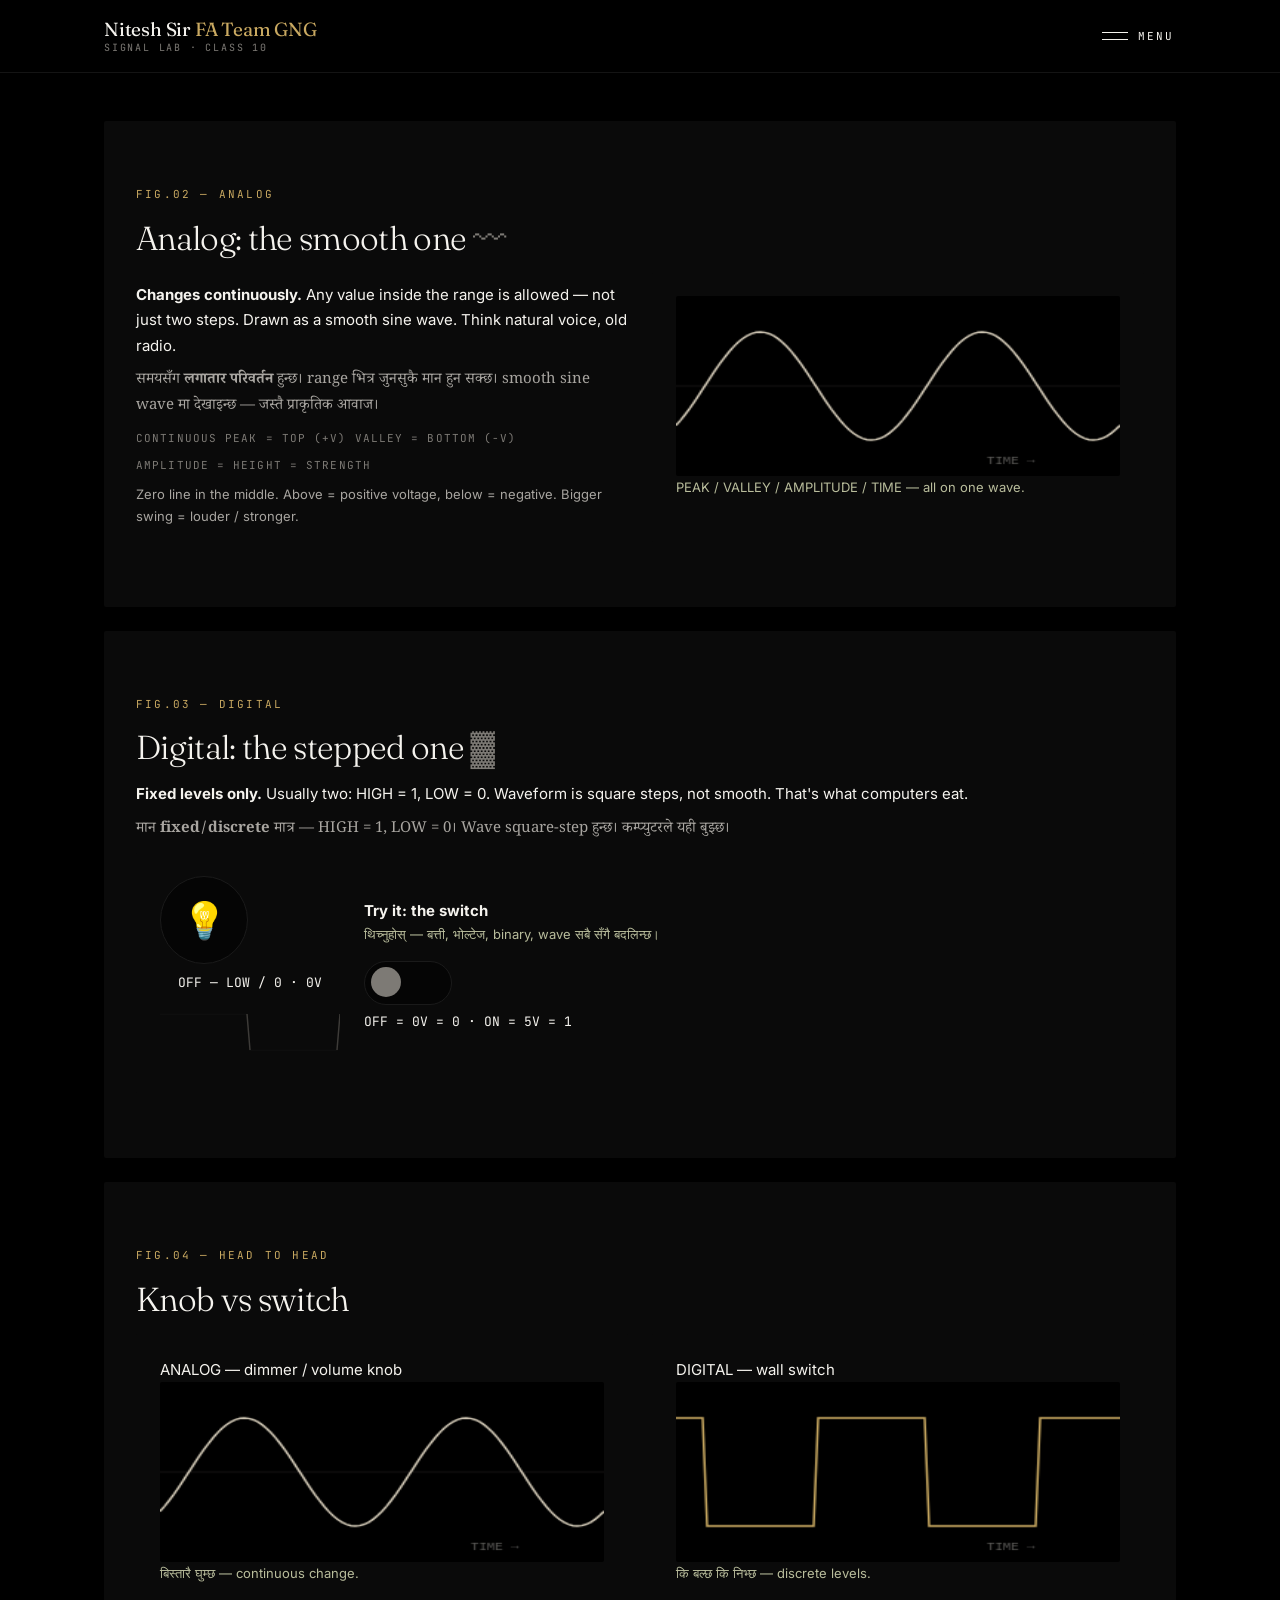
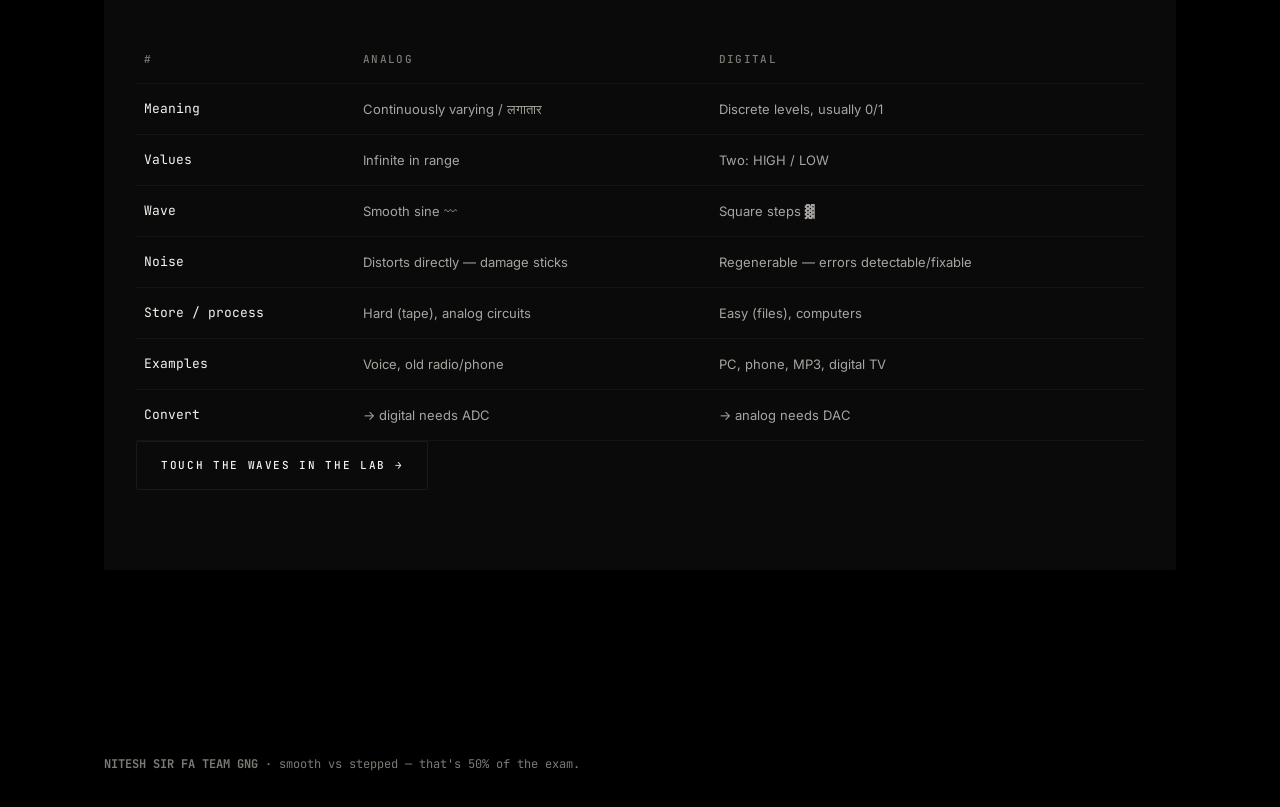
==== analog-digital.html @ 2e24cdcb "first commit" ====
<!DOCTYPE html><html lang="en"><head><meta charset="UTF-8"><meta name="viewport" content="width=device-width,initial-scale=1">
<title>Signals — Nitesh Sir FA Team GNG</title><link rel="icon" href="assets/favicon.svg" type="image/svg+xml"><link rel="stylesheet" href="style.css?v=14">
<link rel="preconnect" href="https://fonts.googleapis.com">
<link rel="preconnect" href="https://fonts.gstatic.com" crossorigin>
<link href="https://fonts.googleapis.com/css2?family=Fraunces:opsz,wght@9..144,300;9..144,400;9..144,500&family=Inter:wght@400;500;600&family=JetBrains+Mono:wght@400;500&family=Noto+Serif+Devanagari:wght@400;500&display=swap" rel="stylesheet"></head>
<body data-lang="both">
<a class="skip-link" href="#main-content">Skip to content</a>
<div id="loader" aria-hidden="true"><div class="loader-bg"></div><div class="loader-scrim"></div>
<div class="loader-inner"><div class="loader-mark">Nitesh Sir <em>FA Team GNG</em></div>
<div class="loader-sub">Signal Lab · Class 10</div>
<div class="loader-bar"><span id="loadfill"></span></div>
<div class="loader-count"><span id="loadnum">00</span> / 100</div></div></div>
<noscript><style>#loader{display:none}</style></noscript>
<header class="top"><div class="top-in">
<a class="brand" href="index.html" aria-label="Nitesh Sir FA Team GNG — Signal Lab, home"><span class="brand-name">Nitesh Sir <em>FA Team GNG</em></span><small class="brand-sub">Signal Lab · Class 10</small></a>
<button class="menu-btn" id="menubtn" aria-expanded="false" aria-controls="menupanel"><span class="menu-lines" aria-hidden="true"><span></span><span></span></span><span class="menu-word">Menu</span></button>
</div>
<div class="menupanel" id="menupanel"><nav class="pages" aria-label="Primary"><a href="index.html"><span class="navnum">01</span><span>Intro</span></a><a href="analog-digital.html"><span class="navnum">02</span><span>Signals</span></a><a href="lab.html"><span class="navnum">03</span><span>Lab</span></a><a href="binary.html"><span class="navnum">04</span><span>Binary</span></a><a href="converters.html"><span class="navnum">05</span><span>ADC·DAC</span></a><a href="transmission.html"><span class="navnum">06</span><span>Transmit</span></a><a href="quiz.html"><span class="navnum">07</span><span>Quiz</span></a><a href="exam.html"><span class="navnum">08</span><span>Exam</span></a></nav>
<div class="menu-tools"><div class="searchwrap"><input id="sin" type="search" placeholder="search…" aria-label="Search"><div id="sdrop"></div></div>
<div class="lang"><button data-l="en">EN</button><button data-l="both" class="on">EN+NE</button><button data-l="ne">NE</button></div></div>
</div></header>
<div class="wrap" id="main-content">
<div class="panel"><span class="fig">FIG.02 — ANALOG</span><h2>Analog: the smooth one <span class="thin">〰</span></h2>
<div class="grid2"><div>
<div class="en"><b>Changes continuously.</b> Any value inside the range is allowed — not just two steps. Drawn as a smooth sine wave. Think natural voice, old radio.</div>
<div class="ne">समयसँग <b>लगातार परिवर्तन</b> हुन्छ। range भित्र जुनसुकै मान हुन सक्छ। smooth sine wave मा देखाइन्छ — जस्तै प्राकृतिक आवाज।</div>
<div class="stickers"><span class="st go">CONTINUOUS</span><span class="st">PEAK = top (+V)</span><span class="st">VALLEY = bottom (−V)</span><span class="st">AMPLITUDE = height = strength</span></div>
<p class="small">Zero line in the middle. Above = positive voltage, below = negative. Bigger swing = louder / stronger.</p>
</div><div class="darkbox"><canvas id="anaScope"></canvas><p class="small" style="color:#b9bd9c">PEAK / VALLEY / AMPLITUDE / TIME — all on one wave.</p></div></div></div>

<div class="panel"><span class="fig">FIG.03 — DIGITAL</span><h2>Digital: the stepped one <span class="thin">▓</span></h2>
<div class="en"><b>Fixed levels only.</b> Usually two: HIGH = 1, LOW = 0. Waveform is square steps, not smooth. That's what computers eat.</div>
<div class="ne">मान <b>fixed/discrete</b> मात्र — HIGH = 1, LOW = 0। Wave square-step हुन्छ। कम्प्युटरले यही बुझ्छ।</div>
<div class="bulbring"><div style="text-align:center"><div class="bulb" id="bulb">💡</div><div id="bstate" style="font-family:var(--mono);font-size:13px;margin-top:8px">OFF — LOW / 0 · 0V</div><canvas id="bulbScope" style="width:180px;height:60px;margin-top:8px"></canvas></div>
<div><b>Try it: the switch</b><p class="small" style="color:#b9bd9c">थिच्नुहोस् — बत्ती, भोल्टेज, binary, wave सबै सँगै बदलिन्छ।</p><button class="sw" id="sw" role="switch" aria-checked="false" aria-label="Toggle"></button><p style="font-family:var(--mono);font-size:13px">OFF = 0V = 0 · ON = 5V = 1</p></div></div></div>

<div class="panel"><span class="fig">FIG.04 — HEAD TO HEAD</span><h2>Knob vs switch</h2>
<div class="grid2">
<div class="darkbox">ANALOG — dimmer / volume knob<canvas id="cmpA"></canvas><p class="small" style="color:#b9bd9c">बिस्तारै घुम्छ — continuous change.</p></div>
<div class="darkbox">DIGITAL — wall switch<canvas id="cmpD"></canvas><p class="small" style="color:#b9bd9c">कि बल्छ कि निभ्छ — discrete levels.</p></div>
</div>
<div style="overflow:auto;margin-top:12px"><table>
<tr><th>#</th><th>Analog</th><th>Digital</th></tr>
<tr><td>Meaning</td><td>Continuously varying / लगातार</td><td>Discrete levels, usually 0/1</td></tr>
<tr><td>Values</td><td>Infinite in range</td><td>Two: HIGH / LOW</td></tr>
<tr><td>Wave</td><td>Smooth sine 〰</td><td>Square steps ▓</td></tr>
<tr><td>Noise</td><td>Distorts directly — damage sticks</td><td>Regenerable — errors detectable/fixable</td></tr>
<tr><td>Store / process</td><td>Hard (tape), analog circuits</td><td>Easy (files), computers</td></tr>
<tr><td>Examples</td><td>Voice, old radio/phone</td><td>PC, phone, MP3, digital TV</td></tr>
<tr><td>Convert</td><td>→ digital needs ADC</td><td>→ analog needs DAC</td></tr>
</table></div>
<p><a class="btn solid" href="lab.html">Touch the waves in the Lab →</a></p></div>
</div>
<footer><b>NITESH SIR FA TEAM GNG</b> · smooth vs stepped — that's 50% of the exam.</footer>
<script src="app.js?v=19"></script></body></html>
---- style.css ----
/* NITESH SIR FA TEAM GNG — Signal Lab · pitch black luxury */
:root{
  --bg:#000000; --bg-elevated:#0a0a0a; --bg-hover:#111111; --bg-active:#161616; --bg-subtle:#050505;
  --text:#f5f3ee; --text-dim:#a8a5a0; --text-muted:#7d7a75; --text-hint:#6b6863;
  --accent:#c9a961; --accent-dim:#8a7444; --accent-faint:#3d3422;
  --success:#7a9a7a; --error:#b06060; --info:#8a95a0;
  --analog:#d4cbb8; --digital:#c9a961;
  --border:#1a1a1a; --border-hover:#2a2a2a; --divider:#141414;
  --ease:cubic-bezier(0.22,1,0.36,1); --ease-in:cubic-bezier(0.4,0,1,1);
  --dur-fast:150ms; --dur-base:300ms; --dur-slow:500ms; --dur-xslow:800ms;
  --space-1:4px; --space-2:8px; --space-3:16px; --space-4:24px; --space-5:32px;
  --space-6:48px; --space-7:64px; --space-8:96px; --space-9:128px;
  --radius-sm:2px; --radius-md:3px; --radius-pill:999px;
  --shadow-sm:0 1px 2px rgba(0,0,0,0.6); --shadow-md:0 4px 12px rgba(0,0,0,0.5);
  --shadow-lg:0 12px 40px rgba(0,0,0,0.4); --shadow-glow:0 0 24px rgba(201,169,97,0.12);
  --serif:'Fraunces','Iowan Old Style',Georgia,serif;
  --sans:'Inter',system-ui,-apple-system,'Segoe UI',sans-serif;
  --mono:'JetBrains Mono',ui-monospace,'SF Mono',Menlo,monospace;
  --dev:'Noto Serif Devanagari','Fraunces',serif;
  --fs-xs:clamp(11px,0.7vw,12px); --fs-sm:clamp(13px,0.85vw,14px);
  --fs-base:clamp(15px,1vw,17px); --fs-lg:clamp(18px,1.2vw,20px);
  --fs-xl:clamp(22px,1.8vw,28px); --fs-2xl:clamp(28px,2.6vw,40px);
  --fs-3xl:clamp(38px,4vw,56px); --fs-4xl:clamp(52px,6vw,88px);
  --fs-5xl:clamp(72px,9vw,140px);
}
*{box-sizing:border-box}
html{scroll-behavior:smooth}
body{margin:0;background:var(--bg);color:var(--text);font-family:var(--sans);line-height:1.7;font-size:var(--fs-base);-webkit-font-smoothing:antialiased}
::selection{background:var(--accent-faint);color:var(--text)}
a{color:inherit}
h1,h2,h3{font-family:var(--serif);font-weight:300;letter-spacing:-0.02em;line-height:1.08;margin:0 0 var(--space-3);color:var(--text);text-transform:none}
h1{font-size:var(--fs-3xl)}
h2{font-size:var(--fs-2xl)}
h3{font-size:var(--fs-xl);font-weight:400}
p{margin:0 0 var(--space-3)}
button:focus-visible,a:focus-visible,input:focus-visible,[tabindex]:focus-visible{outline:1px solid var(--accent);outline-offset:2px;animation:focusFadeIn var(--dur-fast) var(--ease)}
.skip-link{position:absolute;top:-100px;left:16px;z-index:999;padding:12px 20px;background:var(--bg-elevated);color:var(--text);border:1px solid var(--accent);border-radius:var(--radius-sm);font-family:var(--mono);font-size:12px;text-transform:uppercase;letter-spacing:0.15em;text-decoration:none;transition:top var(--dur-fast) var(--ease)}
.skip-link:focus{top:16px}

/* ============ top bar ============ */
.top{background:transparent;border-bottom:1px solid var(--divider);position:sticky;top:0;z-index:50;background:rgba(0,0,0,0.85)}
.top-in{max-width:1120px;margin:auto;display:flex;align-items:center;gap:var(--space-4);padding:0 var(--space-4);min-height:72px;flex-wrap:wrap}
.brand{text-decoration:none;line-height:1.2;flex-shrink:0}
.brand-name{font-family:var(--serif);font-weight:400;font-size:19px;letter-spacing:-0.01em;color:var(--text);display:block}
.brand-name em{font-style:normal;color:var(--accent)}
.brand-sub{display:block;font-family:var(--mono);font-size:10px;letter-spacing:0.18em;text-transform:uppercase;color:var(--text-muted);margin-top:2px}
.mark{display:flex;align-items:center;gap:10px;text-decoration:none;flex-shrink:0}
.mark svg{width:32px;height:32px}
.mark b{font-family:var(--serif);font-weight:400;font-size:16px;color:var(--text);display:block;line-height:1.2}
.mark small{font-family:var(--mono);font-size:10px;color:var(--text-muted);letter-spacing:0.14em;text-transform:uppercase}
nav.pages{display:flex;gap:var(--space-3);flex-wrap:nowrap;overflow-x:auto;flex:1;scrollbar-width:thin}
nav.pages a{position:relative;font-family:var(--sans);font-size:13px;font-weight:500;text-transform:uppercase;letter-spacing:0.08em;text-decoration:none;color:var(--text-dim);padding:6px 2px;white-space:nowrap;transition:color var(--dur-fast) var(--ease)}
nav.pages a::after{content:"";position:absolute;left:0;bottom:-3px;height:1px;width:100%;background:var(--accent);transform:scaleX(0);transform-origin:left;transition:transform var(--dur-base) var(--ease)}
nav.pages a:hover{color:var(--text)}
nav.pages a:hover::after,nav.pages a.on::after{transform:scaleX(1)}
nav.pages a.on{color:var(--text)}
.tools{display:flex;gap:var(--space-3);align-items:center;flex-shrink:0;margin-left:auto}
.menu-btn{display:flex;align-items:center;gap:10px;background:transparent;border:0;color:var(--text);cursor:pointer;font-family:var(--mono);font-size:11px;letter-spacing:0.18em;text-transform:uppercase;padding:10px 2px;margin-left:auto}
.menu-lines{display:grid;gap:6px}
.menu-lines span{display:block;width:26px;height:1px;background:var(--text);transition:transform var(--dur-base) var(--ease),background var(--dur-fast) var(--ease)}
.menu-btn:hover .menu-lines span{background:var(--accent)}
body.menu-open .menu-lines span:first-child{transform:translateY(3.5px) rotate(45deg)}
body.menu-open .menu-lines span:last-child{transform:translateY(-3.5px) rotate(-45deg)}
.menupanel{position:fixed;top:72px;left:0;right:0;z-index:110;background:rgba(0,0,0,0.96);backdrop-filter:blur(14px);-webkit-backdrop-filter:blur(14px);border-bottom:1px solid var(--divider);padding:var(--space-6) var(--space-4) var(--space-5);opacity:0;visibility:hidden;transform:translateY(-12px);transition:opacity var(--dur-base) var(--ease),transform var(--dur-base) var(--ease),visibility var(--dur-base)}
body.menu-open .menupanel{opacity:1;visibility:visible;transform:none}
.menupanel nav.pages{display:grid;gap:2px;max-width:1120px;margin:0 auto;overflow:visible}
.menupanel nav.pages a{display:flex;align-items:baseline;gap:var(--space-3);font-family:var(--serif);font-weight:300;font-size:clamp(24px,3vw,34px);letter-spacing:-0.01em;text-transform:none;color:var(--text-dim);padding:8px 2px;opacity:0;transform:translateY(14px);transition:opacity var(--dur-base) var(--ease),transform var(--dur-base) var(--ease),color var(--dur-fast) var(--ease)}
body.menu-open .menupanel nav.pages a{opacity:1;transform:none}
body.menu-open .menupanel nav.pages a:nth-child(1){transition-delay:40ms}
body.menu-open .menupanel nav.pages a:nth-child(2){transition-delay:80ms}
body.menu-open .menupanel nav.pages a:nth-child(3){transition-delay:120ms}
body.menu-open .menupanel nav.pages a:nth-child(4){transition-delay:160ms}
body.menu-open .menupanel nav.pages a:nth-child(5){transition-delay:200ms}
body.menu-open .menupanel nav.pages a:nth-child(6){transition-delay:240ms}
body.menu-open .menupanel nav.pages a:nth-child(7){transition-delay:280ms}
body.menu-open .menupanel nav.pages a:nth-child(8){transition-delay:320ms}
.menupanel nav.pages a::after{display:none}
.menupanel nav.pages a:hover{color:var(--text)}
.menupanel nav.pages a.on{color:var(--text)}
.menupanel .navnum{font-family:var(--mono);font-size:11px;letter-spacing:0.14em;color:var(--accent)}
.menu-tools{max-width:1120px;margin:var(--space-4) auto 0;display:flex;gap:var(--space-5);align-items:center;flex-wrap:wrap;border-top:1px solid var(--divider);padding-top:var(--space-4)}
.menu-tools .searchwrap{flex:1;min-width:220px}
.menu-tools .searchwrap input{width:100%;font-size:15px;padding:10px 2px}
.searchwrap{position:relative}
.searchwrap input{font-family:var(--mono);font-size:12px;background:transparent;border:0;border-bottom:1px solid var(--border);color:var(--text);padding:6px 2px;width:170px;transition:border-color var(--dur-fast) var(--ease)}
.searchwrap input::placeholder{color:var(--text-hint)}
.searchwrap input:focus{outline:none;border-bottom-color:var(--accent)}
#sdrop{position:absolute;top:36px;right:0;width:300px;background:var(--bg-elevated);border:1px solid var(--border);border-radius:var(--radius-sm);box-shadow:var(--shadow-md);display:none;overflow:hidden;z-index:60}
#sdrop a{display:block;padding:10px 14px;text-decoration:none;border-bottom:1px solid var(--divider);font-size:13px;color:var(--text-dim)}
#sdrop a:hover{background:var(--bg-hover);color:var(--text)}
.lang{display:flex;gap:10px;align-items:center}
.lang button{border:0;background:transparent;font-family:var(--mono);font-size:11px;letter-spacing:0.08em;color:var(--text-muted);cursor:pointer;padding:4px 2px;position:relative;transition:color var(--dur-fast) var(--ease)}
.lang button:hover{color:var(--text)}
.lang button.on{color:var(--text)}
.lang button.on::after{content:"";position:absolute;left:0;right:0;bottom:-2px;height:1px;background:var(--accent)}

/* ============ layout ============ */
.wrap{max-width:1120px;margin:auto;padding:var(--space-4) var(--space-4) var(--space-8)}
section.block,div.panel{padding-top:var(--space-7);padding-bottom:var(--space-7)}
.panel{background:var(--bg-elevated);border:0;border-radius:var(--radius-sm);padding:var(--space-5);margin:var(--space-4) 0;box-shadow:none;color:var(--text)}
.eyebrow{display:block;font-family:var(--mono);font-size:11px;letter-spacing:0.2em;text-transform:uppercase;color:var(--accent);margin-bottom:var(--space-3)}
p.small{font-size:var(--fs-sm);color:var(--text-dim)}
.thin{color:var(--text-muted);font-weight:400}

/* ============ hero ============ */
.hero{padding:var(--space-9) 0 var(--space-8)}
.hero-copy{max-width:880px}
.hero h1{font-size:var(--fs-4xl);letter-spacing:-0.03em;line-height:1.0;margin:var(--space-3) 0}
.hero h1 em{font-style:normal;color:var(--accent)}
.ne-big{font-family:var(--dev);font-size:var(--fs-lg);color:var(--text-dim);margin-bottom:var(--space-3)}
.lede{font-size:17px;color:var(--text-dim);max-width:56ch}
.type{min-height:1.6em;font-family:var(--mono);font-size:13px;letter-spacing:0.05em;color:var(--text-muted);margin-top:var(--space-3)}
.type .caret{display:inline-block;width:8px;height:1.1em;background:var(--accent);vertical-align:-2px;animation:blink 1.2s steps(1) infinite}
@keyframes blink{50%{opacity:0}}
.btnrow{display:flex;gap:var(--space-3);margin-top:var(--space-4);flex-wrap:wrap}
.btn{font-family:var(--mono);font-weight:500;font-size:11px;letter-spacing:0.15em;text-transform:uppercase;background:transparent;border:1px solid var(--border);border-radius:var(--radius-sm);color:var(--text);padding:14px 24px;cursor:pointer;text-decoration:none;display:inline-block;box-shadow:none;transition:border-color var(--dur-fast) var(--ease),color var(--dur-fast) var(--ease),background var(--dur-fast) var(--ease)}
.btn:hover{border-color:var(--accent);color:var(--accent)}
.btn:active{background:var(--bg-active)}
.progress-line{font-family:var(--mono);font-size:11px;letter-spacing:0.12em;color:var(--text-muted);margin-top:var(--space-4)}
.progress-line .progress-num{color:var(--accent)}
.stage{margin-top:var(--space-6);box-shadow:var(--shadow-glow)}
canvas.screen{width:100%;height:320px;display:block;background:var(--bg);border:0;border-radius:var(--radius-sm)}
.stage-cap{display:flex;justify-content:space-between;font-family:var(--mono);font-size:11px;letter-spacing:0.08em;color:var(--text-muted);margin-top:var(--space-2)}

/* ============ content blocks ============ */
.en{margin:10px 0;color:var(--text)}
.ne{margin:10px 0;color:var(--text-dim);font-family:var(--dev)}
body[data-lang="en"] .ne{display:none}
body[data-lang="ne"] .en{display:none}
.grid2{display:grid;grid-template-columns:1fr 1fr;gap:var(--space-4)}
.cardx{background:var(--bg-elevated);border:0;border-radius:var(--radius-sm);padding:var(--space-5);cursor:pointer;transition:background var(--dur-base) var(--ease)}
.cardx:hover{background:var(--bg-hover)}
.cardx .more{display:none;font-size:var(--fs-sm);color:var(--text-dim);margin-top:var(--space-2)}
.cardx.open .more{display:block}
.cards{display:grid;grid-template-columns:repeat(auto-fit,minmax(240px,1fr));gap:var(--space-3)}
.chain{display:flex;align-items:center;gap:0;flex-wrap:wrap;margin:var(--space-3) 0;padding:var(--space-3) 0;border-top:1px solid var(--divider);border-bottom:1px solid var(--divider)}
.chain span{font-family:var(--mono);font-size:12px;letter-spacing:0.06em;color:var(--text-dim);padding:6px 0}
.chain span+span::before{content:"→";color:var(--text-faint);margin:0 12px}
.chain span:last-child{color:var(--accent)}
.bar{height:2px;background:var(--divider);border-radius:0;margin-top:var(--space-2);overflow:hidden}
.bar-fill{height:100%;width:0%;background:var(--accent);transition:width 500ms var(--ease)}
.callout{background:var(--bg-elevated);border-radius:var(--radius-sm);padding:var(--space-4);margin-top:var(--space-3)}
.darkbox{background:var(--bg-elevated);border:0;border-radius:var(--radius-sm);padding:var(--space-4)}
.darkbox canvas{width:100%;height:180px;display:block;background:var(--bg);border:0;border-radius:var(--radius-sm)}
table{width:100%;border-collapse:collapse;font-size:var(--fs-sm);background:transparent}
th,td{border:0;border-bottom:1px solid var(--divider);padding:14px 8px;text-align:left;vertical-align:top;color:var(--text-dim)}
th{font-family:var(--mono);font-size:11px;letter-spacing:0.12em;text-transform:uppercase;color:var(--text-muted);font-weight:500}
td:first-child{font-family:var(--mono);color:var(--text)}

/* ============ learning path ============ */
.path-card{position:relative;background:var(--bg-elevated);border:0;border-radius:var(--radius-sm);padding:var(--space-5);transition:background var(--dur-base) var(--ease)}
.path-card:hover{background:var(--bg-hover)}
.path-step{font-family:var(--serif);font-weight:300;font-size:32px;color:var(--text-muted);display:block;line-height:1}
.path-title{font-size:16px;font-weight:500;color:var(--text);margin:var(--space-2) 0;transition:color var(--dur-base) var(--ease)}
.path-meta{font-family:var(--mono);font-size:11px;letter-spacing:0.08em;text-transform:uppercase;color:var(--text-muted)}
.path-card.done .path-title{color:var(--accent)}
.path-card.done::before{content:"";position:absolute;left:0;top:0;bottom:0;width:2px;background:var(--accent)}
.path-card.done{background:var(--bg-hover)}
.donebtn{margin-top:var(--space-3)}

/* ============ deck ============ */
.deck{border:0;background:transparent;color:var(--text)}
.deck-view{overflow:hidden}
.deck-track{display:flex;transition:transform 600ms var(--ease),opacity 300ms var(--ease)}
.deck-track.shift{opacity:0.35}
.slide{min-width:100%;box-sizing:border-box;padding:var(--space-6) 0}
.slide .snum{font-family:var(--mono);color:var(--accent);font-size:11px;letter-spacing:0.18em;text-transform:uppercase}
.slide h3{font-size:clamp(30px,3.4vw,44px);font-weight:300;margin:var(--space-2) 0;color:var(--text)}
.slide p{color:var(--text-dim);max-width:60ch;font-size:17px}
.slide .ne-line{color:var(--analog);font-family:var(--dev)}
.deck-bar{display:flex;align-items:center;gap:var(--space-3);padding:var(--space-3) 0;border:0}
.dbtn{font-family:var(--mono);font-size:12px;letter-spacing:0.1em;background:transparent;border:0;color:var(--text-muted);cursor:pointer;padding:6px 2px;transition:color var(--dur-fast) var(--ease)}
.dbtn:hover{color:var(--accent)}
.dots{display:flex;gap:8px;flex:1;justify-content:center}
.dot{width:24px;height:1px;border:0;border-radius:0;background:var(--text-faint);cursor:pointer;padding:0;transition:background var(--dur-base) var(--ease)}
.dot.on{background:var(--accent)}
.dcount{font-family:var(--mono);font-size:11px;color:var(--text-muted);white-space:nowrap}

/* ============ lab ============ */
.toolbar{display:flex;gap:var(--space-4);flex-wrap:wrap;align-items:center;font-family:var(--mono);font-size:12px;letter-spacing:0.06em;color:var(--text-muted);margin:var(--space-3) 0}
.toolbar input[type=range]{accent-color:var(--accent);width:140px}
.seg{display:flex;gap:var(--space-3)}
.seg button{border:0;background:transparent;font-family:var(--mono);font-weight:500;font-size:12px;letter-spacing:0.1em;text-transform:uppercase;padding:8px 2px;cursor:pointer;color:var(--text-muted);position:relative;transition:color var(--dur-fast) var(--ease)}
.seg button:hover{color:var(--text)}
.seg button.on{color:var(--text)}
.seg button.on::after{content:"";position:absolute;left:0;right:0;bottom:0;height:1px;background:var(--accent)}
.knobs{display:flex;gap:var(--space-2);flex-wrap:wrap;margin:var(--space-2) 0}
.knobbtn{font-family:var(--mono);font-weight:500;font-size:11px;letter-spacing:0.12em;text-transform:uppercase;border:1px solid var(--border);background:transparent;color:var(--text-dim);border-radius:var(--radius-sm);padding:10px 18px;cursor:pointer;transition:border-color var(--dur-fast) var(--ease),color var(--dur-fast) var(--ease)}
.knobbtn:hover{border-color:var(--accent);color:var(--accent)}
.knobbtn.live{border-color:var(--accent);color:var(--accent)}
.bits{display:flex;gap:var(--space-2);flex-wrap:wrap}
.bit{width:64px;height:64px;border:1px solid var(--border);border-radius:var(--radius-sm);background:transparent;font-family:var(--mono);font-weight:500;font-size:22px;color:var(--text-muted);cursor:pointer;transition:border-color var(--dur-fast) var(--ease),color var(--dur-fast) var(--ease)}
.bit:hover{border-color:var(--border-hover);color:var(--text)}
.bit.on{border-color:var(--accent);color:var(--accent)}
.readout{font-family:var(--mono);font-size:13px;color:var(--text-dim);margin-top:var(--space-2);letter-spacing:0.06em}
.bulbring{display:grid;grid-template-columns:auto 1fr;gap:var(--space-4);align-items:center;background:var(--bg-elevated);border-radius:var(--radius-sm);padding:var(--space-4)}
.bulb{width:88px;height:88px;border-radius:50%;display:grid;place-items:center;font-size:36px;background:var(--bg-subtle);border:1px solid var(--border);transition:border-color var(--dur-slow) var(--ease),box-shadow var(--dur-slow) var(--ease)}
.bulb.lit{border-color:var(--accent-dim);box-shadow:var(--shadow-glow)}
.sw{width:88px;height:44px;border-radius:var(--radius-pill);background:var(--bg-subtle);border:1px solid var(--border);position:relative;cursor:pointer;transition:border-color var(--dur-base) var(--ease)}
.sw::after{content:"";position:absolute;top:5px;left:6px;width:30px;height:30px;border-radius:50%;background:var(--text-muted);transition:left var(--dur-base) var(--ease),background var(--dur-base) var(--ease)}
.sw.on{border-color:var(--accent-dim)}
.sw.on::after{left:50px;background:var(--accent)}

/* ============ quiz ============ */
.hud{margin:var(--space-3) 0}
.hud-row{display:flex;justify-content:space-between;align-items:center;font-family:var(--mono);font-size:12px;color:var(--text-muted);gap:var(--space-2);flex-wrap:wrap}
.quiz-foot{display:flex;gap:var(--space-3);align-items:center;flex-wrap:wrap;margin-top:var(--space-3)}
#score{font-family:var(--mono);font-size:13px;color:var(--text-dim)}
.q{padding:var(--space-4) 0;border-top:1px solid var(--divider);position:relative}
.q .qtag{font-family:var(--mono);font-size:10px;letter-spacing:0.14em;text-transform:uppercase;color:var(--text-muted)}
.opt{display:block;width:100%;text-align:left;margin:var(--space-2) 0;padding:18px 22px;border-radius:var(--radius-sm);border:1px solid var(--border);background:transparent;color:var(--text-dim);cursor:pointer;font-size:var(--fs-base);transition:border-color var(--dur-fast) var(--ease),background var(--dur-fast) var(--ease)}
.opt:hover{background:var(--bg-hover);border-color:var(--border-hover);color:var(--text)}
.opt:disabled{cursor:default}
.opt.picked-ok,.opt.show-ok{border-color:var(--success);color:var(--success);background:var(--bg-elevated)}
.opt.picked-bad{border-color:var(--error);color:var(--error);background:var(--bg-elevated)}
.opt.dim{opacity:0.45}
.q.locked-ok .qtag{color:var(--success)}
.q.locked-bad .qtag{color:var(--error)}
.why{font-size:var(--fs-sm);color:var(--text-dim);margin-top:var(--space-2);display:none;animation:rise 500ms var(--ease)}
@keyframes rise{from{opacity:0;transform:translateY(12px)}to{opacity:1;transform:none}}
#toast{position:fixed;left:50%;bottom:24px;transform:translateX(-50%) translateY(8px);background:var(--bg-elevated);color:var(--text-dim);font-family:var(--mono);font-size:12px;letter-spacing:0.04em;padding:12px 22px;border-radius:var(--radius-sm);border:1px solid var(--border);opacity:0;transition:opacity var(--dur-base) var(--ease),transform var(--dur-base) var(--ease);z-index:99;max-width:92vw;text-align:center}
#toast.show{opacity:1;transform:translateX(-50%) translateY(0)}
.flashgrid{display:grid;grid-template-columns:repeat(auto-fit,minmax(220px,1fr));gap:var(--space-3)}
.flash{perspective:700px;cursor:pointer}
.fin{position:relative;min-height:160px;transform-style:preserve-3d;transition:transform 500ms var(--ease)}
.flash.flip .fin{transform:rotateY(180deg)}
.face{position:absolute;inset:0;display:grid;place-items:center;text-align:center;padding:var(--space-4);border-radius:var(--radius-sm);backface-visibility:hidden;background:var(--bg-elevated);font-family:var(--serif);font-size:19px;color:var(--text)}
.face small{font-family:var(--mono);font-size:10px;letter-spacing:0.14em;color:var(--text-muted);text-transform:uppercase}
.fb{transform:rotateY(180deg);color:var(--accent)}

/* ============ reveal ============ */
.rv{opacity:0;transform:translateY(12px);transition:opacity 500ms var(--ease),transform 500ms var(--ease)}
.rv.in{opacity:1;transform:none}
@media(prefers-reduced-motion:reduce){*{animation:none!important;transition:none!important}html{scroll-behavior:auto}.rv{opacity:1;transform:none}.ticker div{animation:none}}

/* ============ footer ============ */
footer{padding:var(--space-7) var(--space-4) var(--space-5);text-align:left;max-width:1120px;margin:auto;font-family:var(--mono);font-size:12px;color:var(--text-muted)}
footer .brand-name{font-size:17px}
footer p{margin:var(--space-2) 0 0;letter-spacing:0.04em}

/* ============ transitional aliases (removed as pages land) ============ */
.ticker{display:none!important}
.btn.solid,.btn.light,.btn.ghost{background:transparent;border:1px solid var(--border);color:var(--text);box-shadow:none}
.btn.solid:hover,.btn.light:hover,.btn.ghost:hover{border-color:var(--accent);color:var(--accent)}
.fig{display:block;font-family:var(--mono);font-size:11px;letter-spacing:0.2em;text-transform:uppercase;color:var(--accent);margin-bottom:var(--space-3)}
.limebox{background:var(--bg-elevated);border-radius:var(--radius-sm);padding:var(--space-4);margin-top:var(--space-3)}
.stickers{display:flex;gap:var(--space-2);flex-wrap:wrap;margin:var(--space-2) 0}
.st{font-family:var(--mono);font-size:11px;letter-spacing:0.1em;text-transform:uppercase;color:var(--text-muted)}
.scope{margin-top:var(--space-6)}
.progress-meter{font-family:var(--mono);font-size:11px;letter-spacing:0.12em;color:var(--text-muted)}
.progress-meter .progress-num{color:var(--accent)}
.meta{display:flex;gap:var(--space-3);font-family:var(--mono);font-size:12px;color:var(--text-muted);flex-wrap:wrap}
.panel.tight{box-shadow:none}
.iconbtn{border:1px solid var(--border);background:transparent;border-radius:var(--radius-pill);padding:7px 12px;cursor:pointer;font-family:var(--mono);font-size:12px;color:var(--text-dim)}

/* ============ responsive ============ */
@media(max-width:860px){.grid2{grid-template-columns:1fr}.bulbring{grid-template-columns:1fr}.searchwrap input{width:120px}}
@media(max-width:640px){
.top-in{gap:var(--space-2);padding:8px var(--space-3)}
nav.pages{flex-basis:100%;order:2;padding-bottom:4px}
.tools{flex-basis:100%;order:3}
.searchwrap{flex:1}
.searchwrap input{width:100%}
.hero{padding:var(--space-7) 0 var(--space-6)}
.wrap{padding:var(--space-3) var(--space-3) var(--space-6)}
.panel{padding:var(--space-4)}
canvas.screen{height:240px}
.slide{padding:var(--space-4) 0}
}

/* ============ MOTION — loader, nav, scrollytelling ============ */
#loader{position:fixed;inset:0;z-index:200;background:var(--bg);display:grid;place-items:center;transition:transform 800ms var(--ease),visibility 800ms}
#loader .loader-bg{position:absolute;inset:0;background:url("assets/loader-bg.jpg") center 30%/cover no-repeat,radial-gradient(600px 300px at 50% 40%,rgba(201,169,97,0.14),transparent 70%)}
#loader .loader-scrim{position:absolute;inset:0;background:rgba(0,0,0,0.68)}
#loader .loader-inner{position:relative;text-align:center;padding:0 var(--space-4)}
#loader .loader-mark{font-family:var(--serif);font-size:clamp(28px,4vw,44px);color:var(--text)}
#loader .loader-mark em{font-style:normal;color:var(--accent)}
#loader .loader-sub{font-family:var(--mono);font-size:11px;letter-spacing:0.22em;text-transform:uppercase;color:var(--text-muted);margin-top:var(--space-2)}
#loader .loader-bar{width:min(320px,60vw);height:1px;background:var(--border);margin:var(--space-4) auto 0;position:relative}
#loader .loader-bar span{position:absolute;left:0;top:0;bottom:0;width:0%;background:var(--accent)}
#loader .loader-count{font-family:var(--mono);font-size:11px;letter-spacing:0.12em;color:var(--text-muted);margin-top:var(--space-2)}
body.loading-done #loader{transform:translateY(-100%);visibility:hidden;pointer-events:none}
#scrollbar{position:fixed;top:0;left:0;height:2px;width:100%;background:var(--accent);transform:scaleX(0);transform-origin:left;z-index:120}
.top{transition:transform var(--dur-base) var(--ease),background var(--dur-base) var(--ease),border-color var(--dur-base) var(--ease)}
body.nav-hidden .top{transform:translateY(-100%)}
.top.solid{background:rgba(0,0,0,0.9);backdrop-filter:blur(12px);-webkit-backdrop-filter:blur(12px);border-bottom-color:var(--border)}
.top-in>*{animation:none}
body.ready .top-in>*{animation:navIn 600ms var(--ease) backwards}
body.ready .top-in>*:nth-child(2){animation-delay:80ms}
body.ready .top-in>*:nth-child(3){animation-delay:160ms}
@keyframes navIn{from{opacity:0;transform:translateY(-10px)}to{opacity:1;transform:none}}
.rise{opacity:0}
body.ready .rise{animation:riseIn 800ms var(--ease) forwards;animation-delay:var(--d,0ms)}
@keyframes riseIn{from{opacity:0;transform:translateY(28px)}to{opacity:1;transform:none}}
.scroll-cue{display:flex;align-items:center;gap:var(--space-2);font-family:var(--mono);font-size:10px;letter-spacing:0.2em;text-transform:uppercase;color:var(--text-muted);margin-top:var(--space-5)}
.scroll-cue::after{content:"";width:1px;height:44px;background:linear-gradient(var(--accent),transparent);animation:cueDrop 2.2s var(--ease) infinite}
@keyframes cueDrop{0%{transform:scaleY(0);transform-origin:top}45%{transform:scaleY(1);transform-origin:top}55%{transform:scaleY(1);transform-origin:bottom}100%{transform:scaleY(0);transform-origin:bottom}}
.chapter{position:relative}
.chnum{position:absolute;top:-0.35em;right:0;font-family:var(--serif);font-weight:300;font-size:clamp(90px,12vw,180px);line-height:1;color:transparent;-webkit-text-stroke:1px var(--border);pointer-events:none;user-select:none}
.stat-row{display:flex;gap:var(--space-6);flex-wrap:wrap;margin-top:var(--space-5);padding-top:var(--space-4);border-top:1px solid var(--divider)}
.stat-num{font-family:var(--serif);font-weight:300;font-size:clamp(34px,3.4vw,52px);color:var(--text);line-height:1}
.stat-num em{font-style:normal;color:var(--accent)}
.stat-label{font-family:var(--mono);font-size:10px;letter-spacing:0.16em;text-transform:uppercase;color:var(--text-muted);margin-top:var(--space-1)}
#chapter-tag{position:fixed;left:var(--space-3);bottom:var(--space-3);z-index:90;font-family:var(--mono);font-size:10px;letter-spacing:0.16em;text-transform:uppercase;color:var(--text-muted);background:rgba(0,0,0,0.7);border:1px solid var(--border);border-radius:var(--radius-sm);padding:8px 12px;opacity:0;transition:opacity var(--dur-base) var(--ease);pointer-events:none}
#chapter-tag.show{opacity:1}
#chapter-tag b{color:var(--accent);font-weight:500}
.rv[data-from="left"]{transform:translateX(-28px)}
.rv[data-from="right"]{transform:translateX(28px)}
.rv[data-from="left"].in,.rv[data-from="right"].in{transform:none}
@media(prefers-reduced-motion:reduce){
 #loader{display:none}
 .rise{opacity:1}
 body.ready .rise,body.ready .top-in>*{animation:none}
 .scroll-cue::after{animation:none}
 #scrollbar{display:none}
 #chapter-tag{display:none}
}

.hero h1{font-size:clamp(56px,9vw,132px);letter-spacing:-0.035em;line-height:0.98}
.hero{position:relative;overflow:clip}
.backdrop{position:absolute;top:2%;left:-2%;font-family:var(--serif);font-weight:300;font-size:24vw;line-height:1;color:transparent;-webkit-text-stroke:1px #22201c;pointer-events:none;user-select:none;white-space:nowrap}
.stage{margin-left:calc(50% - 50vw);margin-right:calc(50% - 50vw);padding-left:max(16px,calc(50vw - 560px));padding-right:max(16px,calc(50vw - 560px))}
.panel.flush{background:transparent;border-top:1px solid var(--divider);border-radius:0;padding-left:0;padding-right:0}
#pathcards{display:grid;grid-template-columns:repeat(6,1fr);gap:var(--space-3)}
#pathcards .path-card:nth-child(1){grid-column:span 4}
#pathcards .path-card:nth-child(2){grid-column:span 2}
#pathcards .path-card:nth-child(n+3){grid-column:span 2}
.split .lux-img{position:sticky;top:96px;align-self:start}
ol.adv{list-style:none;margin:var(--space-4) 0 0;padding:0;counter-reset:adv;display:grid;gap:0}
ol.adv li{counter-increment:adv;display:grid;grid-template-columns:72px 1fr;gap:var(--space-3);align-items:baseline;padding:18px 0;border-top:1px solid var(--divider)}
ol.adv li:last-child{border-bottom:1px solid var(--divider)}
ol.adv li::before{content:"0" counter(adv);font-family:var(--serif);font-weight:300;font-size:38px;color:var(--accent-dim)}
ol.adv li:hover::before{color:var(--accent)}
.stage{box-shadow:none}
.stage canvas{box-shadow:var(--shadow-glow)}
@media(max-width:860px){
 #pathcards{grid-template-columns:1fr}
 #pathcards .path-card{grid-column:auto!important}
 .split .lux-img{position:static}
 .backdrop{font-size:44vw}
}

/* ============ LUX-IMG — art-directed figures ============ */
.lux-img{margin:0;position:relative;overflow:hidden;border-radius:var(--radius-sm);background:linear-gradient(135deg,var(--bg-elevated),var(--bg-subtle));aspect-ratio:16/10;border:1px solid var(--border)}
.lux-img.tall{aspect-ratio:4/5}
.lux-img img{width:100%;height:100%;object-fit:cover;display:block;filter:grayscale(1) contrast(1.06) brightness(0.82);transform:scale(1.07);transition:transform 1200ms var(--ease),filter var(--dur-slow) var(--ease)}
.lux-img.in img{transform:scale(1)}
.lux-img::after{content:"";position:absolute;inset:0;background:linear-gradient(180deg,transparent 55%,rgba(0,0,0,0.55)),linear-gradient(120deg,rgba(201,169,97,0.10),transparent 60%);pointer-events:none}
.lux-img figcaption{position:absolute;left:12px;bottom:10px;font-family:var(--mono);font-size:10px;letter-spacing:0.16em;text-transform:uppercase;color:var(--text-dim);z-index:1}
.lux-img img.img-broken{display:none}
.split{display:grid;grid-template-columns:1.05fr 0.95fr;gap:var(--space-5);align-items:center}
.path-card{overflow:hidden;padding:0}
.path-card .thumb{aspect-ratio:16/8;overflow:hidden;border-bottom:1px solid var(--divider);background:linear-gradient(135deg,var(--bg-hover),var(--bg-subtle))}
.path-card .thumb img{width:100%;height:100%;object-fit:cover;display:block;filter:grayscale(1) contrast(1.06) brightness(0.8);transform:scale(1.05);transition:transform 900ms var(--ease)}
.path-card:hover .thumb img{transform:scale(1)}
.path-card .thumb svg.diagram{width:100%;height:100%;display:block;transform:scale(1.02);transition:transform 900ms var(--ease)}
.path-card:hover .thumb svg.diagram{transform:scale(1)}
.lux-img svg.diagram{width:100%;height:100%;display:block}
.diagram .w-analog{stroke:var(--analog);fill:none;stroke-width:2}
.diagram .w-digital{stroke:var(--digital);fill:none;stroke-width:2}
.diagram .w-axis{stroke:var(--text-faint);stroke-width:1}
.diagram .w-dot{fill:var(--digital)}
.diagram .w-label{font-family:var(--mono);font-size:9px;letter-spacing:0.12em;fill:var(--text-muted)}
.diagram .w-bit{font-family:var(--mono);font-size:22px;font-weight:500}
.path-card .pbody{padding:var(--space-4) var(--space-4) var(--space-4)}
@media(max-width:860px){.split{grid-template-columns:1fr}}
@media(prefers-reduced-motion:reduce){
 .lux-img img{transform:none;transition:none}
 .path-card .thumb img{transform:none;transition:none}
}

/* ============ UNCOVER — scroll-driven details ============ */
[id]{scroll-margin-top:96px}
h1 .w,h2 .w{display:inline-block;opacity:0;transform:translateY(0.55em);transition:opacity 600ms var(--ease),transform 600ms var(--ease)}
h1.in .w,h2.in .w{opacity:1;transform:none}
canvas.screen{transition:clip-path 900ms var(--ease)}
.rv:not(.in) canvas.screen{clip-path:inset(0 0 100% 0)}
.cardx,.path-card{position:relative;isolation:isolate}
.cardx::after,.path-card::after{content:"";position:absolute;inset:0;border-radius:inherit;opacity:0;transition:opacity var(--dur-base) var(--ease);background:radial-gradient(220px circle at var(--mx,50%) var(--my,50%),rgba(201,169,97,0.09),transparent 70%);pointer-events:none;z-index:0}
.cardx:hover::after,.path-card:hover::after{opacity:1}
@media(prefers-reduced-motion:reduce){
 h1 .w,h2 .w{opacity:1;transform:none}
 canvas.screen{transition:none}
 .rv:not(.in) canvas.screen{clip-path:none}
}

/* ============ STORY QUIZ — battle mode ============ */
.sr-only{position:absolute;width:1px;height:1px;overflow:hidden;clip:rect(0 0 0 0);white-space:nowrap}
#story{position:fixed;inset:0;z-index:150;background:var(--bg)}
#story.gone{display:none}
.story-screen{position:absolute;inset:0;display:grid;place-items:center;padding:var(--space-4);opacity:0;visibility:hidden;transition:opacity 500ms var(--ease),visibility 500ms}
.story-screen.on{opacity:1;visibility:visible}
.story-inner{text-align:center;max-width:720px}
.story-inner h1{font-size:clamp(3rem,8vw,7rem)}
.story-sub{font-size:17px;color:var(--text-dim)}
.story-escape{font-family:var(--mono);font-size:11px;letter-spacing:0.1em;color:var(--text-muted);text-decoration:none}
.story-escape:hover{color:var(--accent)}
#panel-start .story-inner{position:relative}
#panel-start .story-inner::after{content:"";display:block;height:1px;width:220px;margin:var(--space-4) auto 0;background:var(--accent);opacity:0.4;animation:breathe 3s var(--ease) infinite}
@keyframes breathe{0%,100%{opacity:0.4}50%{opacity:0.7}}
#stage-video{display:block;padding:0;background:#000}
#clip{position:absolute;inset:0;width:100%;height:100%;object-fit:cover;background:#000}
#stage-video.dim #clip{filter:brightness(0.4) blur(6px)}
.clip-ui{position:absolute;top:0;left:0;right:0;display:flex;justify-content:space-between;align-items:center;padding:var(--space-3) var(--space-4);z-index:2}
#roundlabel{font-family:var(--mono);font-size:11px;letter-spacing:0.14em;text-transform:uppercase;color:var(--text-muted)}
#mutebtn{background:transparent;border:0;color:var(--text-muted);font-family:var(--mono);font-size:11px;letter-spacing:0.1em;cursor:pointer;padding:8px}
#mutebtn:hover{color:var(--text)}
#bigplay{position:absolute;inset:0;margin:auto;width:max-content;height:max-content;background:transparent;border:1px solid var(--accent);color:var(--accent);border-radius:var(--radius-sm);font-family:var(--mono);font-size:13px;letter-spacing:0.12em;padding:16px 30px;cursor:pointer;z-index:3}
#clipfallback{position:absolute;inset:0;background:#000;color:var(--text-muted);border:0;font-family:var(--mono);font-size:12px;letter-spacing:0.08em;cursor:pointer;z-index:3}
#qmodal{background:transparent}
.qdialog{background:var(--bg-elevated);border:1px solid var(--border);border-radius:var(--radius-sm);max-width:640px;width:100%;margin:auto;padding:48px;text-align:left;opacity:0;transform:translateY(8px);transition:opacity 300ms var(--ease),transform 300ms var(--ease)}
#qmodal.on .qdialog{opacity:1;transform:none}
.qdialog h3{font-size:28px;margin:var(--space-2) 0 var(--space-3)}
#qopts{display:grid;gap:12px}
.sopt{display:block;width:100%;text-align:left;background:transparent;border:1px solid var(--border);border-radius:var(--radius-sm);padding:20px 24px;color:var(--text);font-size:16px;cursor:pointer;transition:border-color var(--dur-fast) var(--ease),background var(--dur-fast) var(--ease)}
.sopt:hover{border-color:var(--border-hover);background:var(--bg-hover)}
.sopt:focus-visible{outline:1px solid var(--accent);outline-offset:2px}
.sopt .k{font-family:var(--mono);color:var(--text-muted);margin-right:10px}
.sopt:disabled{cursor:default}
.sopt.right{border-color:var(--success);color:var(--success);background:var(--bg-elevated)}
.sopt.wrong{border-color:var(--error);color:var(--error);background:var(--bg-elevated);pointer-events:none}
#qwhy{color:var(--text-dim);font-size:14px;margin-top:var(--space-3);opacity:0;transition:opacity 500ms var(--ease)}
#qwhy.show{opacity:1}
.final-score{font-family:var(--mono);font-size:24px;color:var(--text);margin:var(--space-2) 0}
#reviewlist{display:grid;gap:var(--space-2);margin-top:var(--space-2);text-align:left}
.review-card{border:1px solid var(--border);border-radius:var(--radius-sm);padding:14px 18px;font-size:14px;color:var(--text-dim)}
.review-card b{display:block;color:var(--text);font-weight:500;margin-bottom:4px}
.review-card .ra{color:var(--success)}
#story.no-anim .story-screen,#story.no-anim .qdialog,#story.no-anim #qwhy{transition:none}
@media(prefers-reduced-motion:reduce){
 .story-screen,.qdialog,#qwhy{transition:none}
 #panel-start .story-inner::after{animation:none}
}

/* ============ PRINT — clean exam sheet (print only, screen untouched) ============ */
@page{margin:1.5cm;}
@media print{
 body{background:#fff!important;color:#111!important;background-image:none!important;}
 .top,.top-in,nav.pages,.tools,.searchwrap,#sdrop,.lang,.ticker,footer,.progress-meter,.progress-line,.hud,#toast,#loader,#scrollbar,#chapter-tag,.menupanel,.menu-btn,#story{display:none!important;}
 .wrap{max-width:none!important;padding:0!important;margin:0!important;}
 .panel,.q,.cardx,.path-card,.callout{background:#fff!important;color:#111!important;border:1px solid #999!important;box-shadow:none!important;break-inside:avoid;}
 .q button,.btn,.dbtn,.dots,.donebtn{display:none!important;}
 .why{display:block!important;background:#fff!important;color:#111!important;border-left:2px solid #111!important;}
 .eyebrow,.fig,.chain span,.q .qtag,.st,.path-step{color:#111!important;background:#fff!important;}
 .chain{flex-wrap:wrap!important;}
 .chain span{white-space:normal!important;color:#111!important;}
 .chain span+span::before{color:#999!important;}
 .chain span:last-child{color:#111!important;}
 .en,.ne{display:block!important;color:#111!important;background:#fff!important;}
 .slide{min-width:100%!important;}
 a{color:#111!important;text-decoration:none!important;}
 h1,h2,h3{color:#111!important;}
 *{text-shadow:none!important;animation:none!important;transition:none!important;}
}

/* ============================================================
   MOTION & INTERACTION
   ============================================================ */
/* reduced motion master switch */
@media (prefers-reduced-motion: reduce) {
  *, *::before, *::after {
    animation-duration: 0.001ms !important;
    animation-iteration-count: 1 !important;
    transition-duration: 0.001ms !important;
    scroll-behavior: auto !important;
  }
  [data-reveal] { opacity: 1 !important; transform: none !important; }
  [data-parallax] { transform: none !important; }
}
/* keyframes */
@keyframes correctPulse { 0%{transform:scale(1)} 50%{transform:scale(1.02)} 100%{transform:scale(1)} }
@keyframes shakeWrong { 0%,100%{transform:translateX(0)} 25%{transform:translateX(-2px)} 75%{transform:translateX(2px)} }
@keyframes checkPop { 0%{transform:scale(0);opacity:0} 60%{transform:scale(1.15);opacity:1} 100%{transform:scale(1);opacity:1} }
@keyframes focusFadeIn { from{outline-color:transparent} to{outline-color:var(--accent)} }
/* hover — buttons */
.btn, button.btn {
  transition: background var(--dur-fast) var(--ease), border-color var(--dur-fast) var(--ease), color var(--dur-fast) var(--ease);
}
.btn:hover {
  background: rgba(201, 169, 97, 0.08);
  border-color: var(--accent);
  color: var(--accent);
}
/* hover — cards */
.card-hover,
.cardx, .path-card, .q, .face {
  transition: background var(--dur-fast) var(--ease), border-color var(--dur-fast) var(--ease);
}
.card-hover:hover,
.cardx:hover, .path-card:hover, .q:hover, .face:hover {
  background: var(--bg-hover);
  border-color: var(--border-hover);
}
/* hover — canvas glow */
.stage, canvas.screen {
  transition: box-shadow var(--dur-fast) var(--ease);
}
.stage:hover, canvas.screen:hover {
  box-shadow: 0 0 32px rgba(201, 169, 97, 0.2);
}
/* press */
.btn:active, button.btn:active { transform: scale(0.98); transition: transform 100ms var(--ease); }
/* path card done-state */
.path-card { transition: background var(--dur-base) var(--ease), transform var(--dur-base) var(--ease); position: relative; }
.path-card.done { background: var(--bg-hover); transform: translateY(-2px); }
.path-card::before {
  content: ""; position: absolute; left: 0; top: 0; bottom: 0; width: 2px;
  background: var(--accent); transform: scaleX(0); transform-origin: left;
  transition: transform var(--dur-base) var(--ease);
}
.path-card.done::before { transform: scaleX(1); }
/* quiz feedback */
.opt.picked-ok { border-color: var(--success); color: var(--success); animation: correctPulse 200ms var(--ease); }
.opt.picked-bad { border-color: var(--error); color: var(--error); animation: shakeWrong 200ms var(--ease); }
/* toast */
#toast { transform: translateY(20px); opacity: 0; transition: transform var(--dur-base) var(--ease), opacity var(--dur-base) var(--ease); }
#toast.show { transform: translateY(0); opacity: 1; }
/* progress bar */
.bar-fill, #pathfill { transition: width var(--dur-slow) var(--ease); }
/* flashcards */
.flash .fin { transition: transform 500ms var(--ease); }
.flash.flip .fin { transform: rotateY(180deg); }
/* entrance reveals */
[data-reveal] { opacity: 0; transform: translateY(12px); transition: opacity var(--dur-slow) var(--ease), transform var(--dur-slow) var(--ease); will-change: opacity, transform; }
[data-reveal].revealed { opacity: 1; transform: translateY(0); will-change: auto; }
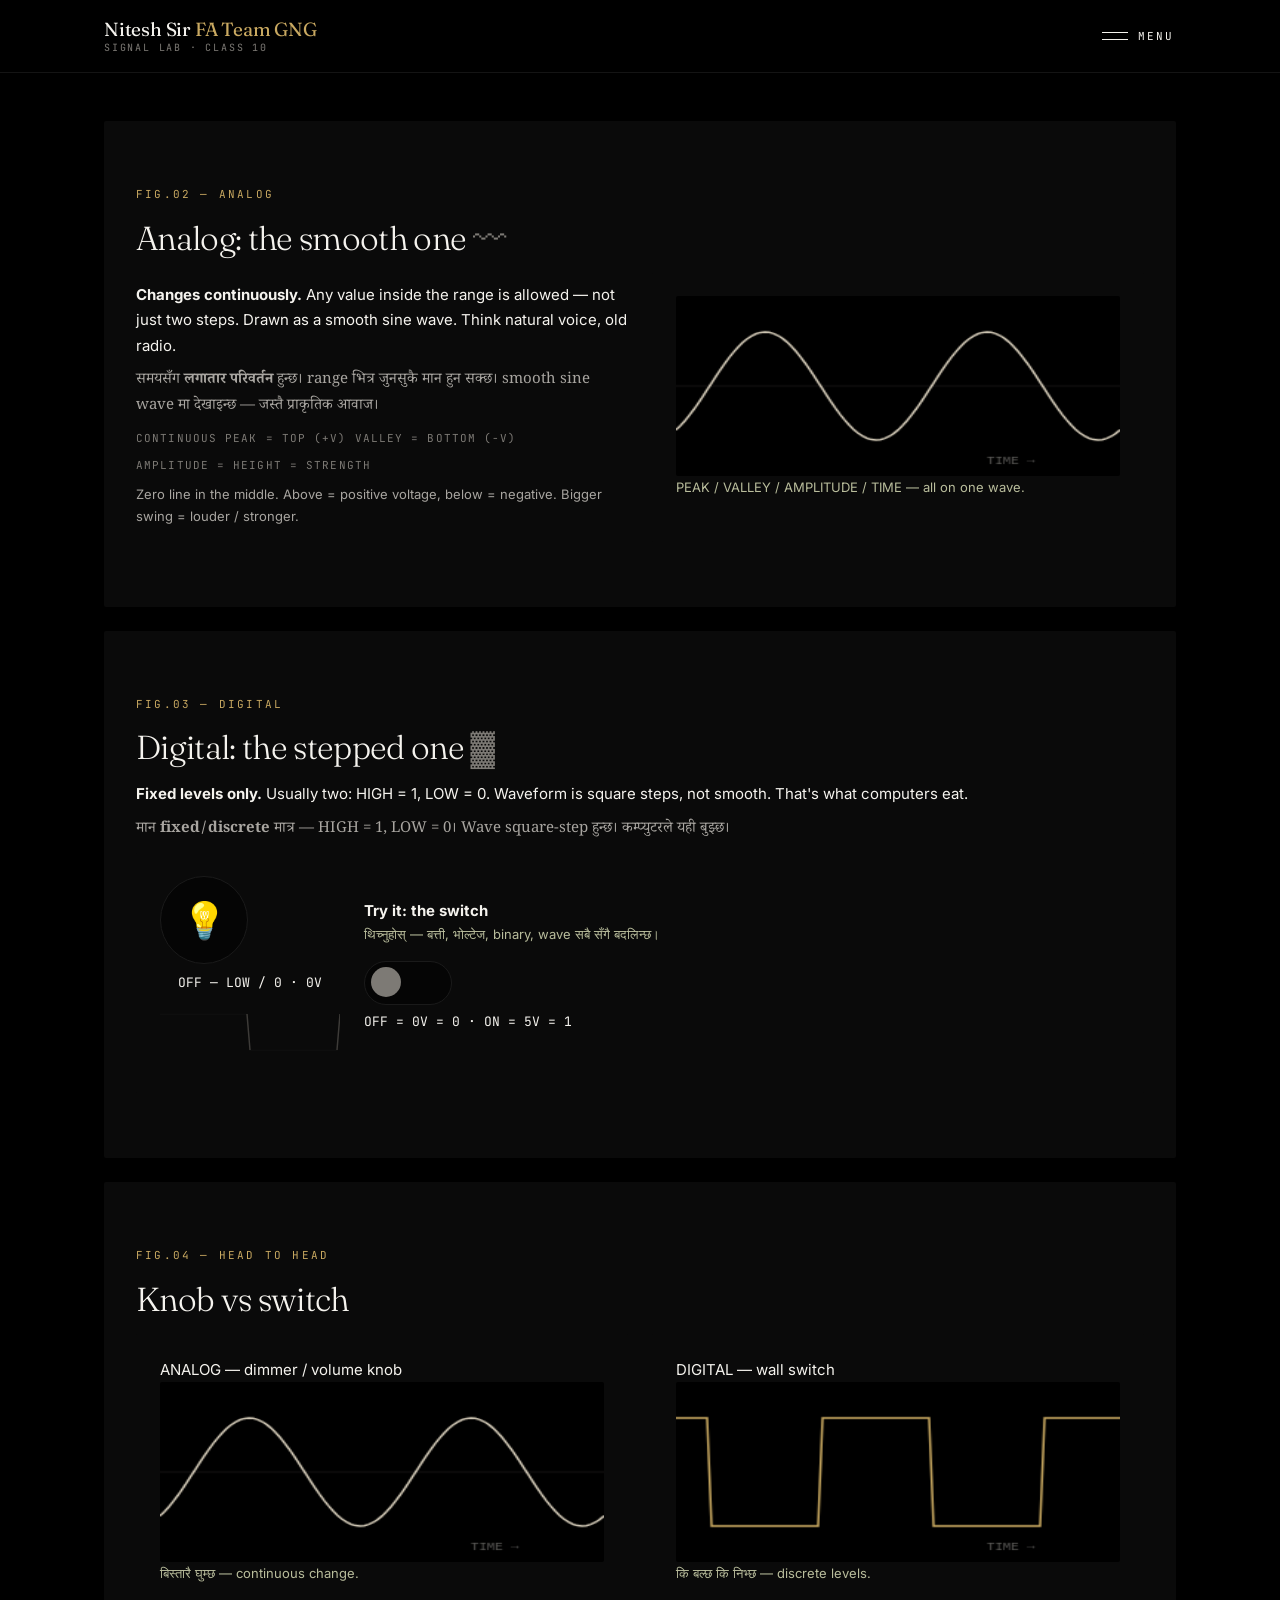
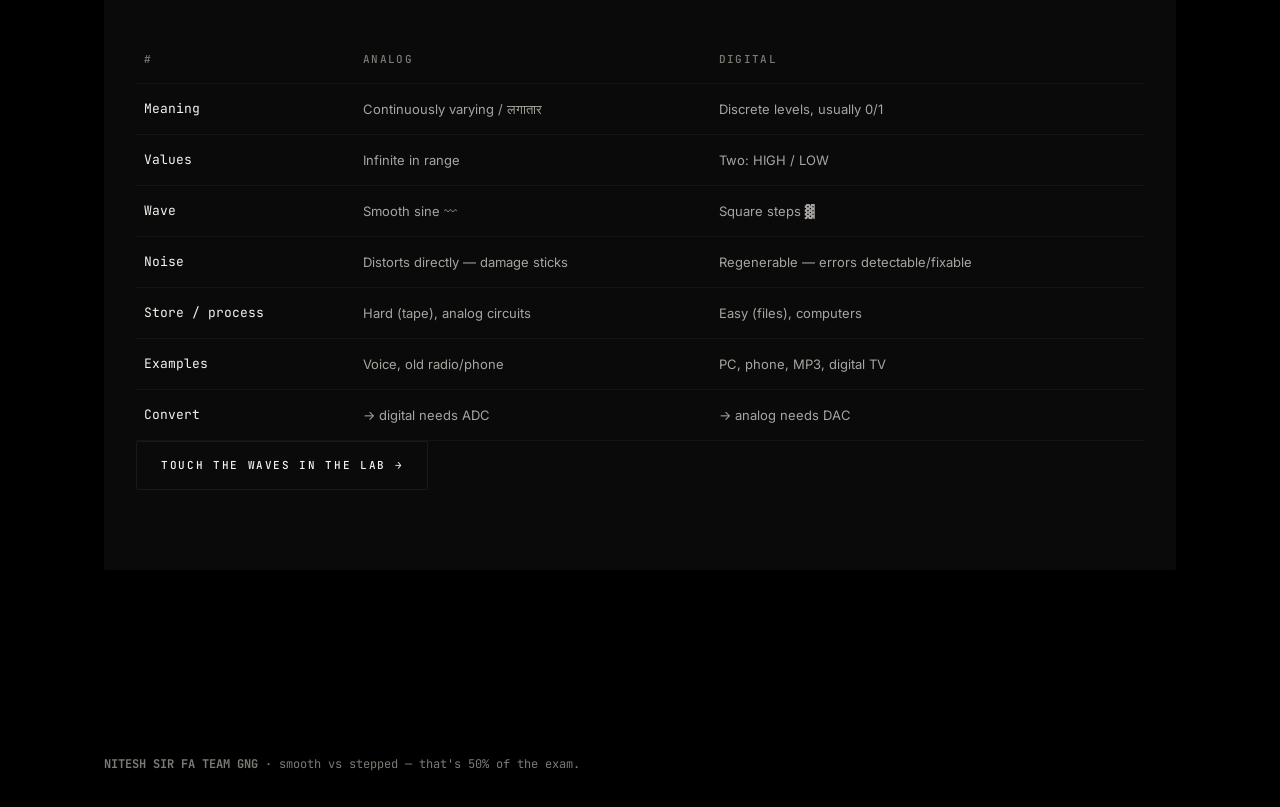
==== commit 739285e6: "sidebar nav, uncover pack, story quiz wiring" ====
--- a/analog-digital.html
+++ b/analog-digital.html
@@ -1,5 +1,5 @@
 <!DOCTYPE html><html lang="en"><head><meta charset="UTF-8"><meta name="viewport" content="width=device-width,initial-scale=1">
-<title>Signals — Nitesh Sir FA Team GNG</title><link rel="icon" href="assets/favicon.svg" type="image/svg+xml"><link rel="stylesheet" href="style.css?v=14">
+<title>Signals — Nitesh Sir FA Team GNG</title><link rel="icon" href="assets/favicon.svg" type="image/svg+xml"><link rel="stylesheet" href="style.css?v=15">
 <link rel="preconnect" href="https://fonts.googleapis.com">
 <link rel="preconnect" href="https://fonts.gstatic.com" crossorigin>
 <link href="https://fonts.googleapis.com/css2?family=Fraunces:opsz,wght@9..144,300;9..144,400;9..144,500&family=Inter:wght@400;500;600&family=JetBrains+Mono:wght@400;500&family=Noto+Serif+Devanagari:wght@400;500&display=swap" rel="stylesheet"></head>
@@ -52,4 +52,4 @@
 <p><a class="btn solid" href="lab.html">Touch the waves in the Lab →</a></p></div>
 </div>
 <footer><b>NITESH SIR FA TEAM GNG</b> · smooth vs stepped — that's 50% of the exam.</footer>
-<script src="app.js?v=19"></script></body></html>
+<script src="app.js?v=20"></script></body></html>
--- a/style.css
+++ b/style.css
@@ -61,8 +61,10 @@
 .menu-btn:hover .menu-lines span{background:var(--accent)}
 body.menu-open .menu-lines span:first-child{transform:translateY(3.5px) rotate(45deg)}
 body.menu-open .menu-lines span:last-child{transform:translateY(-3.5px) rotate(-45deg)}
-.menupanel{position:fixed;top:72px;left:0;right:0;z-index:110;background:rgba(0,0,0,0.96);backdrop-filter:blur(14px);-webkit-backdrop-filter:blur(14px);border-bottom:1px solid var(--divider);padding:var(--space-6) var(--space-4) var(--space-5);opacity:0;visibility:hidden;transform:translateY(-12px);transition:opacity var(--dur-base) var(--ease),transform var(--dur-base) var(--ease),visibility var(--dur-base)}
+.menupanel{position:fixed;top:0;right:0;bottom:0;z-index:110;width:min(430px,92vw);background:rgba(0,0,0,0.97);backdrop-filter:blur(14px);-webkit-backdrop-filter:blur(14px);border-left:1px solid var(--divider);padding:96px var(--space-5) var(--space-5);overflow-y:auto;opacity:0;visibility:hidden;transform:translateX(100%);transition:opacity var(--dur-base) var(--ease),transform var(--dur-base) var(--ease),visibility var(--dur-base)}
 body.menu-open .menupanel{opacity:1;visibility:visible;transform:none}
+#scrim{position:fixed;inset:0;z-index:105;background:rgba(0,0,0,0.6);opacity:0;visibility:hidden;transition:opacity var(--dur-base) var(--ease),visibility var(--dur-base)}
+body.menu-open #scrim{opacity:1;visibility:visible}
 .menupanel nav.pages{display:grid;gap:2px;max-width:1120px;margin:0 auto;overflow:visible}
 .menupanel nav.pages a{display:flex;align-items:baseline;gap:var(--space-3);font-family:var(--serif);font-weight:300;font-size:clamp(24px,3vw,34px);letter-spacing:-0.01em;text-transform:none;color:var(--text-dim);padding:8px 2px;opacity:0;transform:translateY(14px);transition:opacity var(--dur-base) var(--ease),transform var(--dur-base) var(--ease),color var(--dur-fast) var(--ease)}
 body.menu-open .menupanel nav.pages a{opacity:1;transform:none}
@@ -79,6 +81,7 @@
 .menupanel nav.pages a.on{color:var(--text)}
 .menupanel .navnum{font-family:var(--mono);font-size:11px;letter-spacing:0.14em;color:var(--accent)}
 .menu-tools{max-width:1120px;margin:var(--space-4) auto 0;display:flex;gap:var(--space-5);align-items:center;flex-wrap:wrap;border-top:1px solid var(--divider);padding-top:var(--space-4)}
+.menupanel .menu-tools{flex-direction:column;align-items:stretch;max-width:none}
 .menu-tools .searchwrap{flex:1;min-width:220px}
 .menu-tools .searchwrap input{width:100%;font-size:15px;padding:10px 2px}
 .searchwrap{position:relative}
@@ -436,7 +439,7 @@
 @page{margin:1.5cm;}
 @media print{
  body{background:#fff!important;color:#111!important;background-image:none!important;}
- .top,.top-in,nav.pages,.tools,.searchwrap,#sdrop,.lang,.ticker,footer,.progress-meter,.progress-line,.hud,#toast,#loader,#scrollbar,#chapter-tag,.menupanel,.menu-btn,#story{display:none!important;}
+ .top,.top-in,nav.pages,.tools,.searchwrap,#sdrop,.lang,.ticker,footer,.progress-meter,.progress-line,.hud,#toast,#loader,#scrollbar,#chapter-tag,.menupanel,.menu-btn,#story,#scrim{display:none!important;}
  .wrap{max-width:none!important;padding:0!important;margin:0!important;}
  .panel,.q,.cardx,.path-card,.callout{background:#fff!important;color:#111!important;border:1px solid #999!important;box-shadow:none!important;break-inside:avoid;}
  .q button,.btn,.dbtn,.dots,.donebtn{display:none!important;}
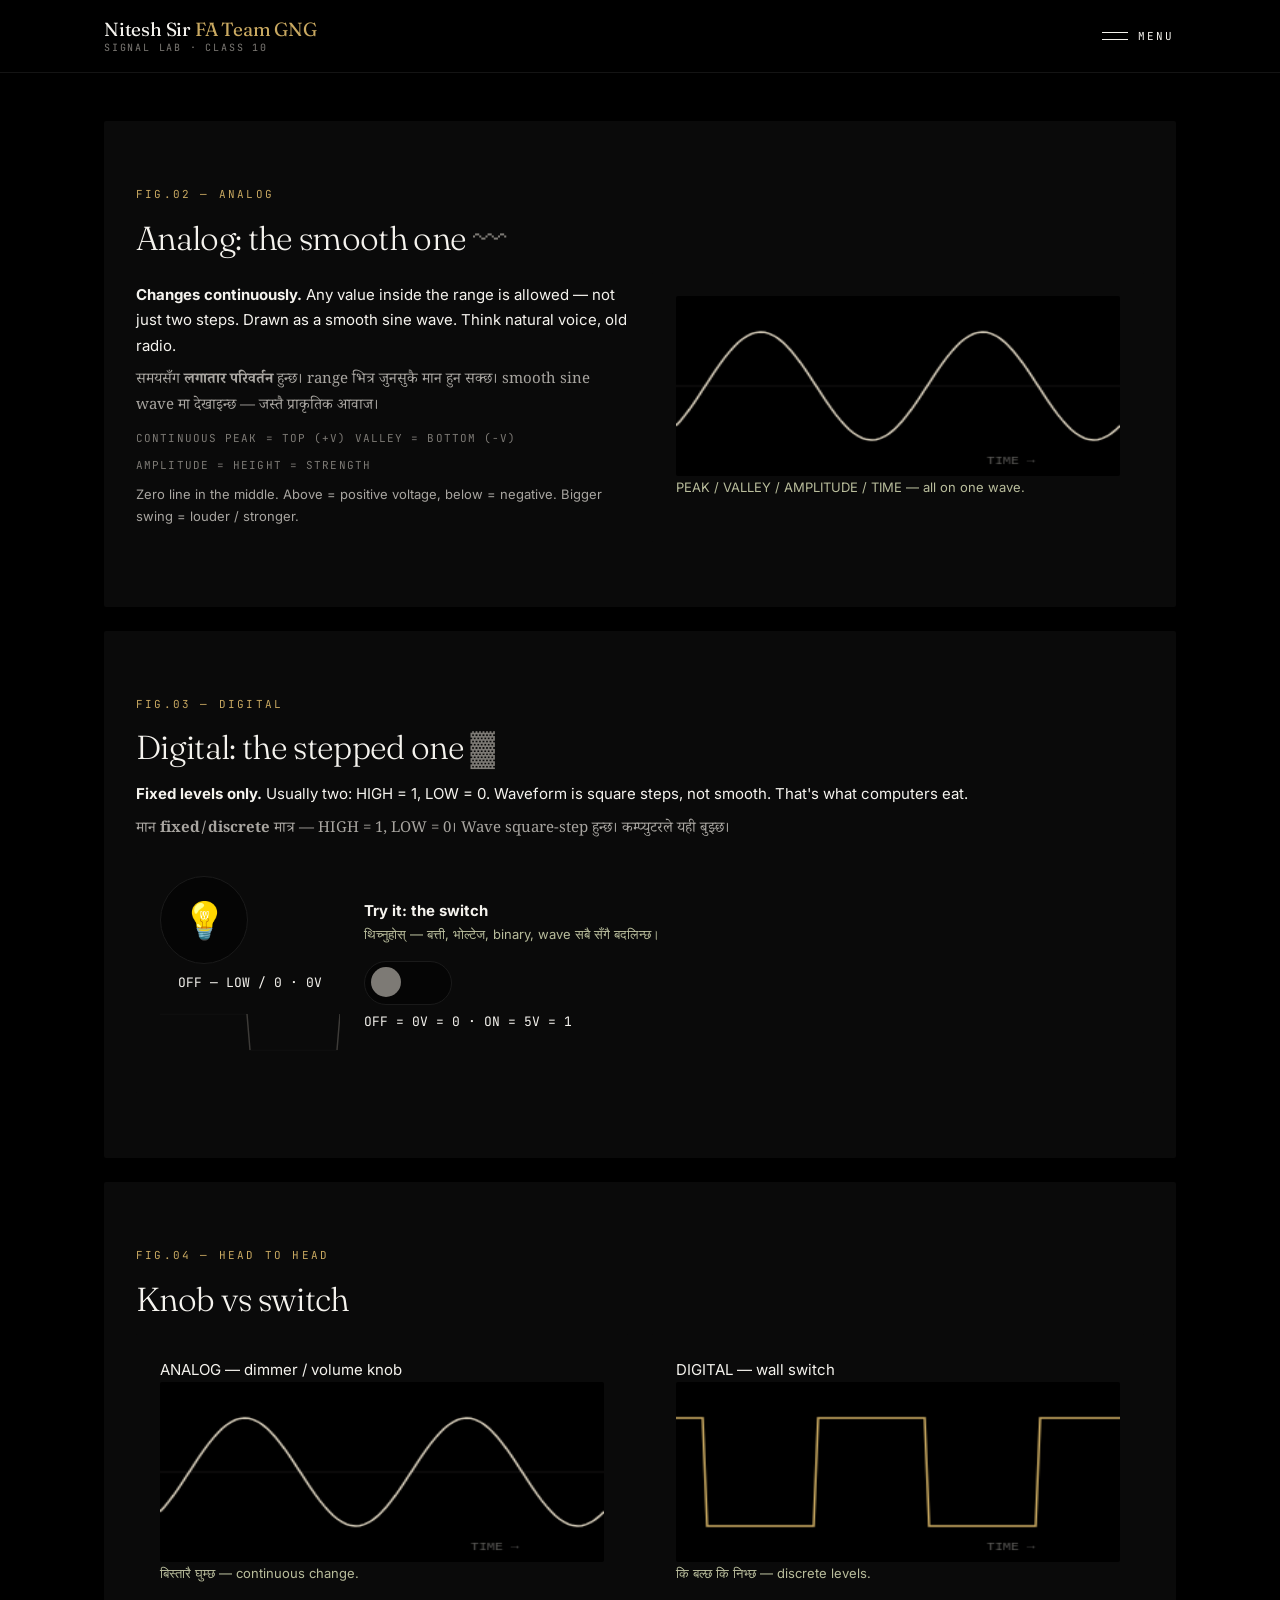
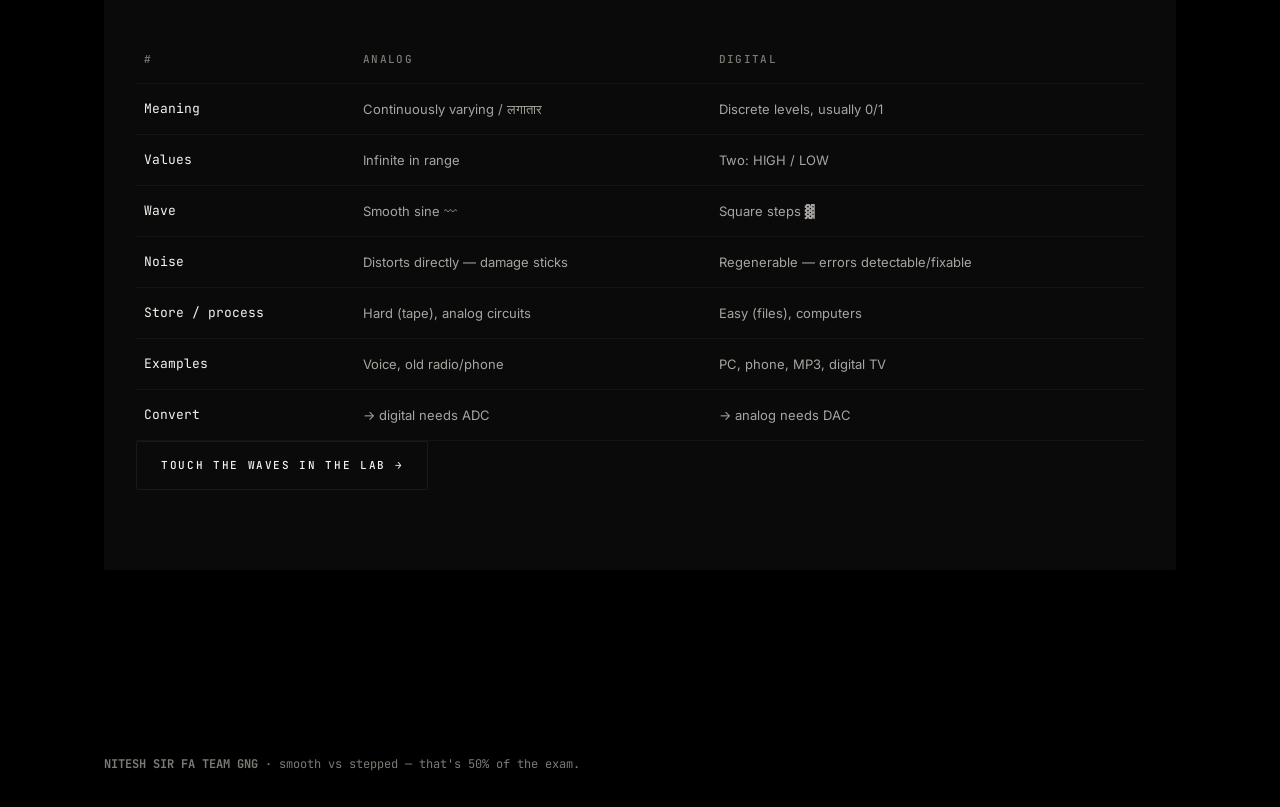
==== commit 5c0f51c3: "sidebar close fix, scroll lock, overflow guard" ====
--- a/analog-digital.html
+++ b/analog-digital.html
@@ -1,5 +1,5 @@
 <!DOCTYPE html><html lang="en"><head><meta charset="UTF-8"><meta name="viewport" content="width=device-width,initial-scale=1">
-<title>Signals — Nitesh Sir FA Team GNG</title><link rel="icon" href="assets/favicon.svg" type="image/svg+xml"><link rel="stylesheet" href="style.css?v=15">
+<title>Signals — Nitesh Sir FA Team GNG</title><link rel="icon" href="assets/favicon.svg" type="image/svg+xml"><link rel="stylesheet" href="style.css?v=16">
 <link rel="preconnect" href="https://fonts.googleapis.com">
 <link rel="preconnect" href="https://fonts.gstatic.com" crossorigin>
 <link href="https://fonts.googleapis.com/css2?family=Fraunces:opsz,wght@9..144,300;9..144,400;9..144,500&family=Inter:wght@400;500;600&family=JetBrains+Mono:wght@400;500&family=Noto+Serif+Devanagari:wght@400;500&display=swap" rel="stylesheet"></head>
--- a/style.css
+++ b/style.css
@@ -25,7 +25,7 @@
 }
 *{box-sizing:border-box}
 html{scroll-behavior:smooth}
-body{margin:0;background:var(--bg);color:var(--text);font-family:var(--sans);line-height:1.7;font-size:var(--fs-base);-webkit-font-smoothing:antialiased}
+body{margin:0;background:var(--bg);color:var(--text);font-family:var(--sans);line-height:1.7;font-size:var(--fs-base);-webkit-font-smoothing:antialiased;overflow-x:clip}
 ::selection{background:var(--accent-faint);color:var(--text)}
 a{color:inherit}
 h1,h2,h3{font-family:var(--serif);font-weight:300;letter-spacing:-0.02em;line-height:1.08;margin:0 0 var(--space-3);color:var(--text);text-transform:none}
@@ -38,7 +38,7 @@
 .skip-link:focus{top:16px}
 
 /* ============ top bar ============ */
-.top{background:transparent;border-bottom:1px solid var(--divider);position:sticky;top:0;z-index:50;background:rgba(0,0,0,0.85)}
+.top{background:transparent;border-bottom:1px solid var(--divider);position:sticky;top:0;z-index:130;background:rgba(0,0,0,0.85)}
 .top-in{max-width:1120px;margin:auto;display:flex;align-items:center;gap:var(--space-4);padding:0 var(--space-4);min-height:72px;flex-wrap:wrap}
 .brand{text-decoration:none;line-height:1.2;flex-shrink:0}
 .brand-name{font-family:var(--serif);font-weight:400;font-size:19px;letter-spacing:-0.01em;color:var(--text);display:block}
@@ -64,6 +64,7 @@
 .menupanel{position:fixed;top:0;right:0;bottom:0;z-index:110;width:min(430px,92vw);background:rgba(0,0,0,0.97);backdrop-filter:blur(14px);-webkit-backdrop-filter:blur(14px);border-left:1px solid var(--divider);padding:96px var(--space-5) var(--space-5);overflow-y:auto;opacity:0;visibility:hidden;transform:translateX(100%);transition:opacity var(--dur-base) var(--ease),transform var(--dur-base) var(--ease),visibility var(--dur-base)}
 body.menu-open .menupanel{opacity:1;visibility:visible;transform:none}
 #scrim{position:fixed;inset:0;z-index:105;background:rgba(0,0,0,0.6);opacity:0;visibility:hidden;transition:opacity var(--dur-base) var(--ease),visibility var(--dur-base)}
+body.menu-open{overflow:hidden}
 body.menu-open #scrim{opacity:1;visibility:visible}
 .menupanel nav.pages{display:grid;gap:2px;max-width:1120px;margin:0 auto;overflow:visible}
 .menupanel nav.pages a{display:flex;align-items:baseline;gap:var(--space-3);font-family:var(--serif);font-weight:300;font-size:clamp(24px,3vw,34px);letter-spacing:-0.01em;text-transform:none;color:var(--text-dim);padding:8px 2px;opacity:0;transform:translateY(14px);transition:opacity var(--dur-base) var(--ease),transform var(--dur-base) var(--ease),color var(--dur-fast) var(--ease)}
